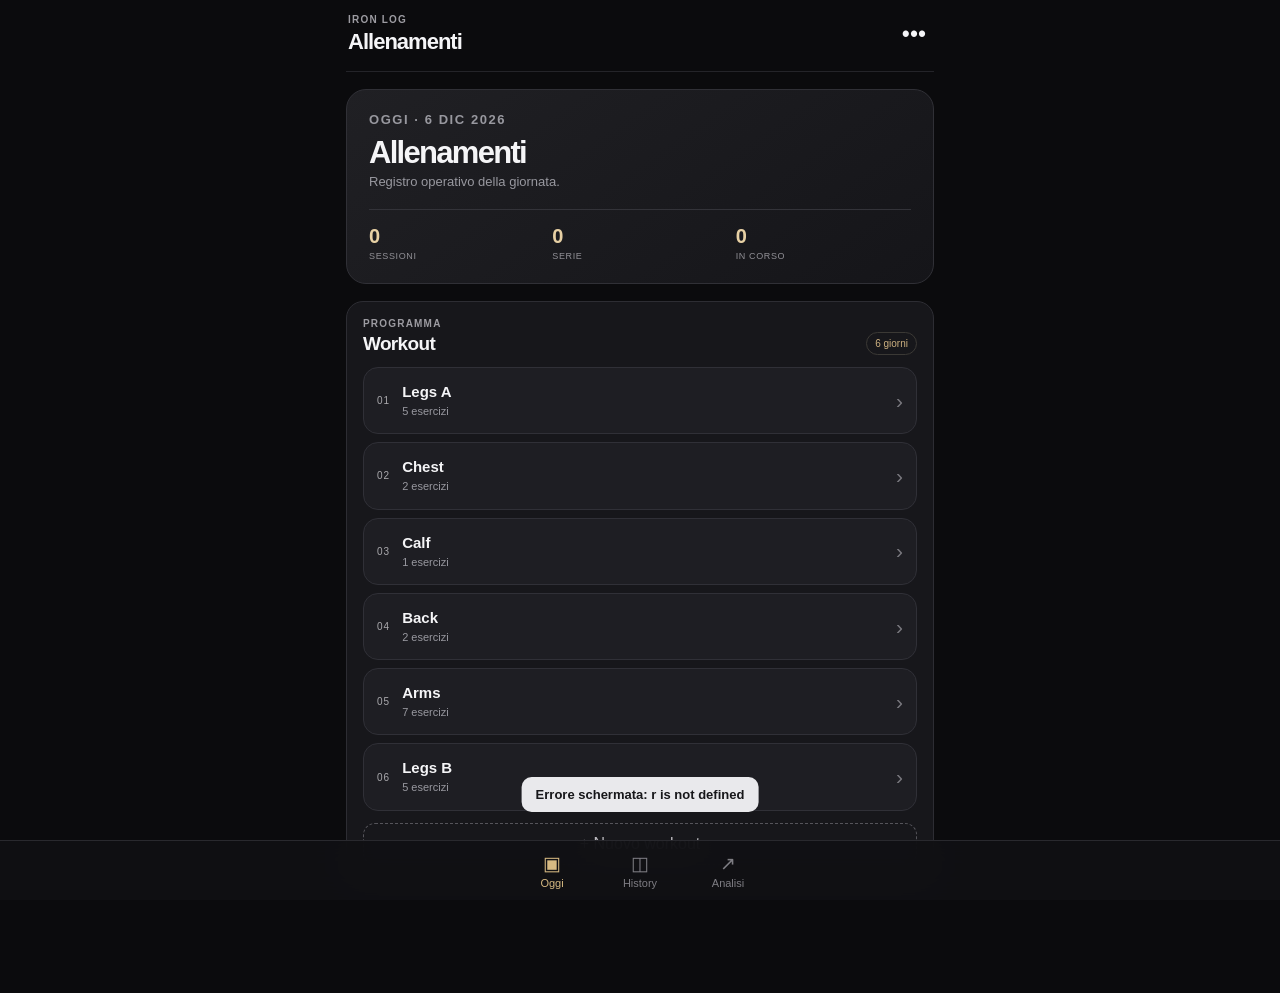
==== refresh2.html @ df986ea3 "Add direct cache-bypass navigation repair entry point" ====
<!doctype html>
<html lang="it">
<head>
  <meta charset="utf-8">
  <meta name="viewport" content="width=device-width, initial-scale=1, viewport-fit=cover">
  <meta name="theme-color" content="#0b0b0d">
  <meta name="apple-mobile-web-app-capable" content="yes">
  <meta name="apple-mobile-web-app-status-bar-style" content="black-translucent">
  <link rel="manifest" href="manifest.webmanifest">
  <link rel="apple-touch-icon" href="icon.svg">
  <link rel="stylesheet" href="styles.css?v=14">
  <title>Iron Log · Navigation Repair</title>
</head>
<body>
  <main class="shell">
    <header class="topbar">
      <div><p class="kicker">IRON LOG</p><h1 id="screenTitle">Allenamenti</h1></div>
      <button id="settingsButton" class="icon" aria-label="Impostazioni">•••</button>
    </header>
    <section id="todayScreen" class="screen active"></section>
    <section id="historyScreen" class="screen"></section>
    <section id="analysisScreen" class="screen"></section>
  </main>
  <nav class="tabbar" aria-label="Navigazione">
    <button class="tab active" data-screen="todayScreen" onclick="activateScreen('today')"><i>▣</i><span>Oggi</span></button>
    <button class="tab" data-screen="historyScreen" onclick="activateScreen('history')"><i>◫</i><span>History</span></button>
    <button class="tab" data-screen="analysisScreen" onclick="activateScreen('analysis')"><i>↗</i><span>Analisi</span></button>
  </nav>
  <dialog id="modal"><form id="modalForm" method="dialog"><header><h2 id="modalTitle"></h2><button type="button" id="closeModal" class="icon">×</button></header><div id="modalContent"></div><footer><button type="button" id="cancelModal" class="secondary">Annulla</button><button id="saveModal">Salva</button></footer></form></dialog>
  <div id="toast" role="status"></div>
  <script src="app.js?v=14"></script>
</body>
</html>
---- styles.css ----
:root{color-scheme:dark;--bg:#0b0b0d;--surface:#17171b;--surface2:#202025;--line:#2d2d33;--text:#f5f5f7;--muted:#98989f;--gold:#c7aa77;--danger:#ff938a}*{box-sizing:border-box}body{margin:0;background:radial-gradient(900px 440px at 50% -280px,#2c2b2e 0,#0b0b0d 62%);color:var(--text);font:16px -apple-system,BlinkMacSystemFont,"SF Pro Display",sans-serif}button,input,textarea{font:inherit}button{border:0;cursor:pointer}.shell{min-height:100vh;max-width:620px;margin:auto;padding:calc(env(safe-area-inset-top) + 14px) 16px 96px}.topbar{display:flex;align-items:center;justify-content:space-between;padding:0 2px 16px;border-bottom:1px solid #242429}.kicker,.section-label{margin:0;color:#9d9ca2;font-size:10px;letter-spacing:.12em;font-weight:700;text-transform:uppercase}.topbar h1{margin:4px 0 0;font-size:22px;letter-spacing:-.045em}.icon{background:transparent;color:var(--text);font-size:23px;padding:6px}.screen{display:none}.screen.active{display:block}.hero{margin:17px 0;padding:22px;border-radius:20px;background:linear-gradient(145deg,#202024,#151519);border:1px solid #303036}.hero h2{font-size:31px;letter-spacing:-.055em;margin:8px 0 3px}.hero p{margin:0;color:var(--muted);font-size:13px}.hero-grid{display:grid;grid-template-columns:repeat(3,1fr);gap:8px;margin-top:20px;padding-top:15px;border-top:1px solid #333339}.hero-grid b{display:block;font-size:20px;font-weight:600;color:#e7d0a4}.hero-grid span{display:block;margin-top:3px;color:#919096;font-size:9px;text-transform:uppercase;letter-spacing:.07em}.section{margin:0 0 15px;padding:16px;border:1px solid var(--line);border-radius:17px;background:var(--surface)}.section-head{display:flex;justify-content:space-between;align-items:end;margin-bottom:12px}.section-head h2{margin:4px 0 0;font-size:19px;letter-spacing:-.035em}.pill{border:1px solid #3b3935;border-radius:99px;color:#ccb080;padding:5px 8px;font-size:10px;white-space:nowrap}.day-list,.exercise-list{display:grid;gap:8px}.day-card,.exercise-row{display:flex;width:100%;align-items:center;gap:12px;padding:15px 13px;border:1px solid #303037;border-radius:15px;color:var(--text);background:#1e1e23;text-align:left}.day-card strong,.exercise-row strong{display:block;font-size:15px;font-weight:600}.day-card small,.exercise-row small{display:block;margin-top:4px;color:var(--muted);font-size:11px;line-height:1.3}.day-card .ordinal{color:#aaa9ad;font-size:10px;letter-spacing:.1em}.day-card i,.exercise-row i{margin-left:auto;color:#79787e;font-style:normal;font-size:21px}.day-card.active{border-color:#625542;background:#211f1c}.primary,#saveModal{width:100%;margin-top:13px;padding:12px 15px;border-radius:12px;background:#ececef;color:#111114;font-weight:650}.secondary{padding:11px 14px;border-radius:12px;background:#2b2b31;color:#eee}.outline{width:100%;margin-top:12px;padding:11px;border:1px dashed #55545a;border-radius:12px;background:transparent;color:#bbb9bf}.back{margin:2px 0 14px;padding:0;background:transparent;color:#cbb080;font-size:13px;font-weight:650}.session-head{padding:18px;border:1px solid #34343a;border-radius:19px;background:linear-gradient(145deg,#202024,#151519)}.session-head h2{margin:6px 0 0;font-size:29px;letter-spacing:-.055em}.session-meta{display:flex;justify-content:space-between;align-items:center;margin-top:17px;color:#aaa9af;font-size:12px}.date-input{width:130px;border:0;border-radius:9px;background:#2b2b31;color:#eee;padding:7px;font-size:12px}.progress-track{height:5px;margin-top:13px;border-radius:99px;background:#34343a;overflow:hidden}.progress-track span{display:block;height:100%;border-radius:inherit;background:linear-gradient(90deg,#b79660,#dfc38e)}.session-actions{display:flex;gap:8px;margin-top:12px}.session-actions button{flex:1;padding:10px;border-radius:10px;background:#29272a;color:#e8e6e9;font-size:12px}.session-actions .complete{background:#e8e8eb;color:#111114}.decision{display:flex;align-items:center;gap:10px;padding:12px 3px}.decision span{color:#99989e;font-size:10px;letter-spacing:.08em;text-transform:uppercase}.decision strong{flex:1;font-size:12px;font-weight:500;color:#d6bb8c}.decision button{background:transparent;color:#c8aa76;font-size:12px;font-weight:600}.exercise-row.done{border-color:#5e503d;background:#1c1a18}.exercise-row .number{color:#8e8d93;font-size:10px;letter-spacing:.1em}.exercise-row .body{flex:1;min-width:0}.exercise-row .body strong,.exercise-row .body small{white-space:nowrap;overflow:hidden;text-overflow:ellipsis}.exercise-row .quality{color:#c7aa77;font-size:9px;letter-spacing:.06em;text-transform:uppercase}.exercise-row b{color:#dcc18e;background:#342d20;border-radius:7px;padding:5px;font-size:10px;white-space:nowrap}.note{color:#b2b0b5;font-size:13px;line-height:1.45}.note-card{margin-top:12px;padding:12px;border-radius:12px;background:#202025;color:#bab8bd;font-size:13px;line-height:1.4}.metric-grid{display:grid;grid-template-columns:repeat(2,1fr);gap:8px;margin:12px 0}.metric{padding:12px;border-radius:12px;background:#202025}.metric span{display:block;color:#99979e;font-size:10px;text-transform:uppercase;letter-spacing:.07em}.metric b{display:block;margin-top:5px;font-size:20px;font-weight:600}.metric small{display:block;margin-top:4px;color:#c7aa77;font-size:10px}.set-list{margin-top:14px}.set-row{display:flex;justify-content:space-between;align-items:center;padding:11px 0;border-top:1px solid var(--line)}.set-row:first-child{border-top:0}.set-row .warm{color:#cbb080;font-size:10px}.delete{background:transparent;color:var(--danger);font-size:18px}.chart{width:100%;height:142px;overflow:visible}.chart text{fill:#929198;font-size:10px}.chart path{stroke:#c7aa77;stroke-width:3;fill:none;stroke-linecap:round}.chart circle{fill:#e2c593}.bar{fill:#c7aa77}.analysis-total{font-size:39px;letter-spacing:-.06em;font-weight:650;margin:8px 0 1px}.analysis-total small{font-size:14px;color:#aaa9af;letter-spacing:0}.table-head,.table-row{display:grid;grid-template-columns:minmax(0,1fr) 62px 64px;gap:8px;align-items:center}.table-head{padding:8px 3px;color:#8f8e94;font-size:9px;text-transform:uppercase;letter-spacing:.07em}.table-head span:nth-child(n+2),.table-row b,.table-row em{text-align:right}.table-row{width:100%;padding:12px 3px;border-top:1px solid var(--line);background:transparent;color:var(--text);text-align:left}.table-row strong,.table-row small{display:block;white-space:nowrap;overflow:hidden;text-overflow:ellipsis}.table-row strong{font-size:13px}.table-row small{margin-top:3px;color:#929197;font-size:10px}.table-row b{font-size:12px}.table-row em{font-style:normal;font-size:10px}.up{color:#cfb17b}.down{color:#d58a82}.flat{color:#98979c}.route-row{display:flex;width:100%;align-items:center;gap:10px;padding:12px 2px;border-top:1px solid var(--line);background:transparent;color:var(--text);text-align:left}.route-row span{flex:1}.route-row strong,.route-row small{display:block}.route-row strong{font-size:13px}.route-row small{margin-top:4px;color:#a19fa5;font-size:11px;line-height:1.35}.route-row i{font-style:normal;color:#77767c;font-size:21px}.calendar-head{display:flex;align-items:center;justify-content:space-between}.calendar-head h2{margin:4px 0 0;font-size:19px;text-transform:capitalize}.month{width:38px;height:38px;border-radius:50%;background:#2b2b31;color:#eee;font-size:24px}.weekdays,.calendar{display:grid;grid-template-columns:repeat(7,1fr);gap:4px;text-align:center}.weekdays{margin-top:15px;color:#85848a;font-size:10px}.calendar{margin-top:8px}.calendar button,.calendar .blank{min-height:42px;border-radius:10px}.calendar button{position:relative;background:#202025;color:#eee;font-weight:600}.calendar button small{display:block;color:#d8d4cf;font-size:8px}.calendar button.trained{background:linear-gradient(145deg,#b89967,#897047);color:#fff}.calendar button.trained:after{content:'';position:absolute;bottom:5px;left:50%;width:4px;height:4px;border-radius:50%;background:#fff;transform:translateX(-50%)}.history-row{display:flex;width:100%;align-items:center;gap:10px;padding:12px 2px;border-top:1px solid var(--line);background:transparent;color:var(--text);text-align:left}.history-row span{flex:1}.history-row strong,.history-row small{display:block}.history-row strong{font-size:13px}.history-row small{margin-top:4px;color:#9c9ba1;font-size:11px;white-space:nowrap;overflow:hidden;text-overflow:ellipsis}.history-row b{display:grid;place-items:center;min-width:27px;height:27px;border-radius:50%;background:#322b20;color:#d8bc87;font-size:11px}.tabbar{z-index:50;position:fixed;bottom:0;left:0;right:0;display:flex;justify-content:center;gap:18px;padding:10px max(22px,env(safe-area-inset-right)) calc(10px + env(safe-area-inset-bottom)) max(22px,env(safe-area-inset-left));background:#111114ed;backdrop-filter:blur(16px);border-top:1px solid #29292e}.tab{position:relative;z-index:51;display:grid;gap:2px;justify-items:center;min-width:70px;background:transparent;color:#7e7d83}.tab i{font-size:19px;font-style:normal}.tab span{font-size:11px}.tab.active{color:#d6b982}dialog{width:min(540px,calc(100% - 26px));border:1px solid #35353b;border-radius:18px;padding:0;background:#1b1b20;color:#f5f5f7}dialog::backdrop{background:#0009}dialog form{padding:18px}dialog header,dialog footer{display:flex;align-items:center;justify-content:space-between}dialog h2{margin:0;font-size:20px;letter-spacing:-.03em}dialog footer{margin-top:18px}label{display:grid;gap:6px;margin-top:13px;color:#aaa9af;font-size:12px}input,textarea{width:100%;border:1px solid #414148;border-radius:10px;background:#101014;color:#f4f3f5;padding:11px}textarea{min-height:90px;resize:vertical}.inline{display:grid;grid-template-columns:1fr 1fr;gap:10px}.checkbox{display:flex;align-items:center;gap:7px}.checkbox input{width:auto}#toast{position:fixed;left:50%;bottom:88px;transform:translate(-50%,20px);opacity:0;background:#e9e9ec;color:#17171a;border-radius:10px;padding:10px 14px;font-size:13px;font-weight:650;transition:.2s;pointer-events:none}#toast.show{transform:translate(-50%,0);opacity:1}@media(max-width:390px){.shell{padding-left:13px;padding-right:13px}.tabbar{gap:5px}.tab{min-width:68px}.hero-grid{gap:5px}}
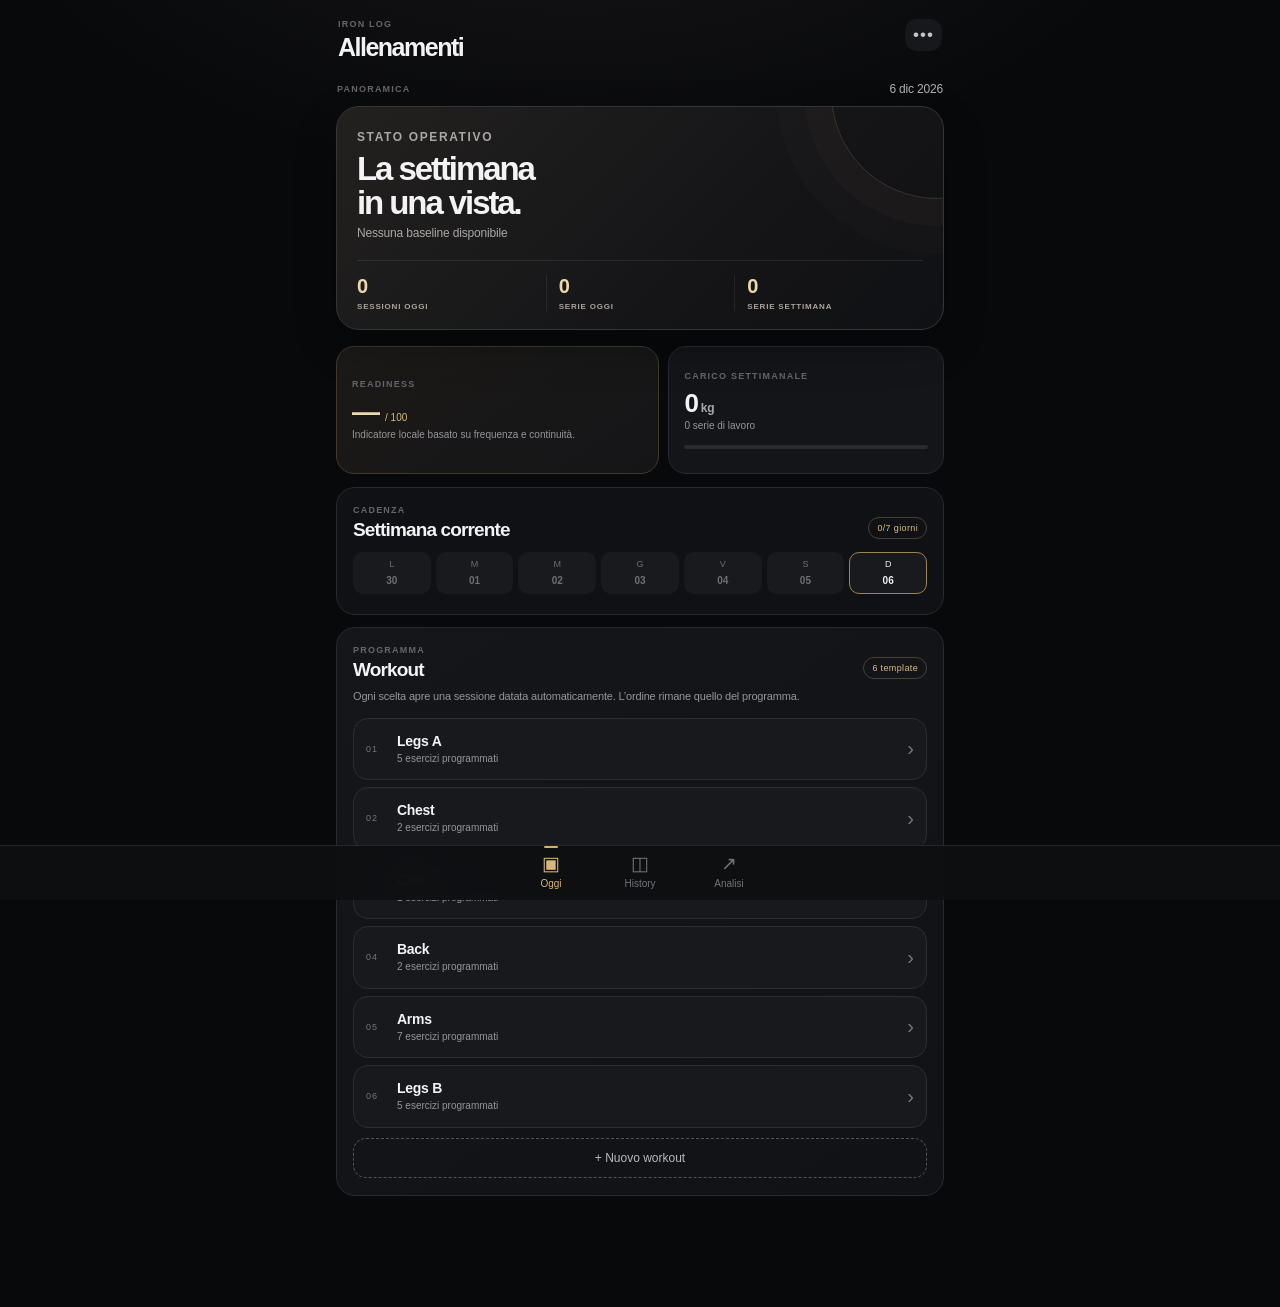
==== commit 7e36954b: "Elevate IronLog into a premium training system" ====
--- a/refresh2.html
+++ b/refresh2.html
@@ -8,7 +8,7 @@
   <meta name="apple-mobile-web-app-status-bar-style" content="black-translucent">
   <link rel="manifest" href="manifest.webmanifest">
   <link rel="apple-touch-icon" href="icon.svg">
-  <link rel="stylesheet" href="styles.css?v=14">
+  <link rel="stylesheet" href="styles.css?v=16">
   <title>Iron Log · Navigation Repair</title>
 </head>
 <body>
@@ -28,7 +28,7 @@
   </nav>
   <dialog id="modal"><form id="modalForm" method="dialog"><header><h2 id="modalTitle"></h2><button type="button" id="closeModal" class="icon">×</button></header><div id="modalContent"></div><footer><button type="button" id="cancelModal" class="secondary">Annulla</button><button id="saveModal">Salva</button></footer></form></dialog>
   <div id="toast" role="status"></div>
-  <script src="app.js?v=14"></script>
+  <script src="app.js?v=16"></script>
 </body>
 </html>
 
--- a/styles.css
+++ b/styles.css
@@ -1 +1 @@
-:root{color-scheme:dark;--bg:#0b0b0d;--surface:#17171b;--surface2:#202025;--line:#2d2d33;--text:#f5f5f7;--muted:#98989f;--gold:#c7aa77;--danger:#ff938a}*{box-sizing:border-box}body{margin:0;background:radial-gradient(900px 440px at 50% -280px,#2c2b2e 0,#0b0b0d 62%);color:var(--text);font:16px -apple-system,BlinkMacSystemFont,"SF Pro Display",sans-serif}button,input,textarea{font:inherit}button{border:0;cursor:pointer}.shell{min-height:100vh;max-width:620px;margin:auto;padding:calc(env(safe-area-inset-top) + 14px) 16px 96px}.topbar{display:flex;align-items:center;justify-content:space-between;padding:0 2px 16px;border-bottom:1px solid #242429}.kicker,.section-label{margin:0;color:#9d9ca2;font-size:10px;letter-spacing:.12em;font-weight:700;text-transform:uppercase}.topbar h1{margin:4px 0 0;font-size:22px;letter-spacing:-.045em}.icon{background:transparent;color:var(--text);font-size:23px;padding:6px}.screen{display:none}.screen.active{display:block}.hero{margin:17px 0;padding:22px;border-radius:20px;background:linear-gradient(145deg,#202024,#151519);border:1px solid #303036}.hero h2{font-size:31px;letter-spacing:-.055em;margin:8px 0 3px}.hero p{margin:0;color:var(--muted);font-size:13px}.hero-grid{display:grid;grid-template-columns:repeat(3,1fr);gap:8px;margin-top:20px;padding-top:15px;border-top:1px solid #333339}.hero-grid b{display:block;font-size:20px;font-weight:600;color:#e7d0a4}.hero-grid span{display:block;margin-top:3px;color:#919096;font-size:9px;text-transform:uppercase;letter-spacing:.07em}.section{margin:0 0 15px;padding:16px;border:1px solid var(--line);border-radius:17px;background:var(--surface)}.section-head{display:flex;justify-content:space-between;align-items:end;margin-bottom:12px}.section-head h2{margin:4px 0 0;font-size:19px;letter-spacing:-.035em}.pill{border:1px solid #3b3935;border-radius:99px;color:#ccb080;padding:5px 8px;font-size:10px;white-space:nowrap}.day-list,.exercise-list{display:grid;gap:8px}.day-card,.exercise-row{display:flex;width:100%;align-items:center;gap:12px;padding:15px 13px;border:1px solid #303037;border-radius:15px;color:var(--text);background:#1e1e23;text-align:left}.day-card strong,.exercise-row strong{display:block;font-size:15px;font-weight:600}.day-card small,.exercise-row small{display:block;margin-top:4px;color:var(--muted);font-size:11px;line-height:1.3}.day-card .ordinal{color:#aaa9ad;font-size:10px;letter-spacing:.1em}.day-card i,.exercise-row i{margin-left:auto;color:#79787e;font-style:normal;font-size:21px}.day-card.active{border-color:#625542;background:#211f1c}.primary,#saveModal{width:100%;margin-top:13px;padding:12px 15px;border-radius:12px;background:#ececef;color:#111114;font-weight:650}.secondary{padding:11px 14px;border-radius:12px;background:#2b2b31;color:#eee}.outline{width:100%;margin-top:12px;padding:11px;border:1px dashed #55545a;border-radius:12px;background:transparent;color:#bbb9bf}.back{margin:2px 0 14px;padding:0;background:transparent;color:#cbb080;font-size:13px;font-weight:650}.session-head{padding:18px;border:1px solid #34343a;border-radius:19px;background:linear-gradient(145deg,#202024,#151519)}.session-head h2{margin:6px 0 0;font-size:29px;letter-spacing:-.055em}.session-meta{display:flex;justify-content:space-between;align-items:center;margin-top:17px;color:#aaa9af;font-size:12px}.date-input{width:130px;border:0;border-radius:9px;background:#2b2b31;color:#eee;padding:7px;font-size:12px}.progress-track{height:5px;margin-top:13px;border-radius:99px;background:#34343a;overflow:hidden}.progress-track span{display:block;height:100%;border-radius:inherit;background:linear-gradient(90deg,#b79660,#dfc38e)}.session-actions{display:flex;gap:8px;margin-top:12px}.session-actions button{flex:1;padding:10px;border-radius:10px;background:#29272a;color:#e8e6e9;font-size:12px}.session-actions .complete{background:#e8e8eb;color:#111114}.decision{display:flex;align-items:center;gap:10px;padding:12px 3px}.decision span{color:#99989e;font-size:10px;letter-spacing:.08em;text-transform:uppercase}.decision strong{flex:1;font-size:12px;font-weight:500;color:#d6bb8c}.decision button{background:transparent;color:#c8aa76;font-size:12px;font-weight:600}.exercise-row.done{border-color:#5e503d;background:#1c1a18}.exercise-row .number{color:#8e8d93;font-size:10px;letter-spacing:.1em}.exercise-row .body{flex:1;min-width:0}.exercise-row .body strong,.exercise-row .body small{white-space:nowrap;overflow:hidden;text-overflow:ellipsis}.exercise-row .quality{color:#c7aa77;font-size:9px;letter-spacing:.06em;text-transform:uppercase}.exercise-row b{color:#dcc18e;background:#342d20;border-radius:7px;padding:5px;font-size:10px;white-space:nowrap}.note{color:#b2b0b5;font-size:13px;line-height:1.45}.note-card{margin-top:12px;padding:12px;border-radius:12px;background:#202025;color:#bab8bd;font-size:13px;line-height:1.4}.metric-grid{display:grid;grid-template-columns:repeat(2,1fr);gap:8px;margin:12px 0}.metric{padding:12px;border-radius:12px;background:#202025}.metric span{display:block;color:#99979e;font-size:10px;text-transform:uppercase;letter-spacing:.07em}.metric b{display:block;margin-top:5px;font-size:20px;font-weight:600}.metric small{display:block;margin-top:4px;color:#c7aa77;font-size:10px}.set-list{margin-top:14px}.set-row{display:flex;justify-content:space-between;align-items:center;padding:11px 0;border-top:1px solid var(--line)}.set-row:first-child{border-top:0}.set-row .warm{color:#cbb080;font-size:10px}.delete{background:transparent;color:var(--danger);font-size:18px}.chart{width:100%;height:142px;overflow:visible}.chart text{fill:#929198;font-size:10px}.chart path{stroke:#c7aa77;stroke-width:3;fill:none;stroke-linecap:round}.chart circle{fill:#e2c593}.bar{fill:#c7aa77}.analysis-total{font-size:39px;letter-spacing:-.06em;font-weight:650;margin:8px 0 1px}.analysis-total small{font-size:14px;color:#aaa9af;letter-spacing:0}.table-head,.table-row{display:grid;grid-template-columns:minmax(0,1fr) 62px 64px;gap:8px;align-items:center}.table-head{padding:8px 3px;color:#8f8e94;font-size:9px;text-transform:uppercase;letter-spacing:.07em}.table-head span:nth-child(n+2),.table-row b,.table-row em{text-align:right}.table-row{width:100%;padding:12px 3px;border-top:1px solid var(--line);background:transparent;color:var(--text);text-align:left}.table-row strong,.table-row small{display:block;white-space:nowrap;overflow:hidden;text-overflow:ellipsis}.table-row strong{font-size:13px}.table-row small{margin-top:3px;color:#929197;font-size:10px}.table-row b{font-size:12px}.table-row em{font-style:normal;font-size:10px}.up{color:#cfb17b}.down{color:#d58a82}.flat{color:#98979c}.route-row{display:flex;width:100%;align-items:center;gap:10px;padding:12px 2px;border-top:1px solid var(--line);background:transparent;color:var(--text);text-align:left}.route-row span{flex:1}.route-row strong,.route-row small{display:block}.route-row strong{font-size:13px}.route-row small{margin-top:4px;color:#a19fa5;font-size:11px;line-height:1.35}.route-row i{font-style:normal;color:#77767c;font-size:21px}.calendar-head{display:flex;align-items:center;justify-content:space-between}.calendar-head h2{margin:4px 0 0;font-size:19px;text-transform:capitalize}.month{width:38px;height:38px;border-radius:50%;background:#2b2b31;color:#eee;font-size:24px}.weekdays,.calendar{display:grid;grid-template-columns:repeat(7,1fr);gap:4px;text-align:center}.weekdays{margin-top:15px;color:#85848a;font-size:10px}.calendar{margin-top:8px}.calendar button,.calendar .blank{min-height:42px;border-radius:10px}.calendar button{position:relative;background:#202025;color:#eee;font-weight:600}.calendar button small{display:block;color:#d8d4cf;font-size:8px}.calendar button.trained{background:linear-gradient(145deg,#b89967,#897047);color:#fff}.calendar button.trained:after{content:'';position:absolute;bottom:5px;left:50%;width:4px;height:4px;border-radius:50%;background:#fff;transform:translateX(-50%)}.history-row{display:flex;width:100%;align-items:center;gap:10px;padding:12px 2px;border-top:1px solid var(--line);background:transparent;color:var(--text);text-align:left}.history-row span{flex:1}.history-row strong,.history-row small{display:block}.history-row strong{font-size:13px}.history-row small{margin-top:4px;color:#9c9ba1;font-size:11px;white-space:nowrap;overflow:hidden;text-overflow:ellipsis}.history-row b{display:grid;place-items:center;min-width:27px;height:27px;border-radius:50%;background:#322b20;color:#d8bc87;font-size:11px}.tabbar{z-index:50;position:fixed;bottom:0;left:0;right:0;display:flex;justify-content:center;gap:18px;padding:10px max(22px,env(safe-area-inset-right)) calc(10px + env(safe-area-inset-bottom)) max(22px,env(safe-area-inset-left));background:#111114ed;backdrop-filter:blur(16px);border-top:1px solid #29292e}.tab{position:relative;z-index:51;display:grid;gap:2px;justify-items:center;min-width:70px;background:transparent;color:#7e7d83}.tab i{font-size:19px;font-style:normal}.tab span{font-size:11px}.tab.active{color:#d6b982}dialog{width:min(540px,calc(100% - 26px));border:1px solid #35353b;border-radius:18px;padding:0;background:#1b1b20;color:#f5f5f7}dialog::backdrop{background:#0009}dialog form{padding:18px}dialog header,dialog footer{display:flex;align-items:center;justify-content:space-between}dialog h2{margin:0;font-size:20px;letter-spacing:-.03em}dialog footer{margin-top:18px}label{display:grid;gap:6px;margin-top:13px;color:#aaa9af;font-size:12px}input,textarea{width:100%;border:1px solid #414148;border-radius:10px;background:#101014;color:#f4f3f5;padding:11px}textarea{min-height:90px;resize:vertical}.inline{display:grid;grid-template-columns:1fr 1fr;gap:10px}.checkbox{display:flex;align-items:center;gap:7px}.checkbox input{width:auto}#toast{position:fixed;left:50%;bottom:88px;transform:translate(-50%,20px);opacity:0;background:#e9e9ec;color:#17171a;border-radius:10px;padding:10px 14px;font-size:13px;font-weight:650;transition:.2s;pointer-events:none}#toast.show{transform:translate(-50%,0);opacity:1}@media(max-width:390px){.shell{padding-left:13px;padding-right:13px}.tabbar{gap:5px}.tab{min-width:68px}.hero-grid{gap:5px}}
+:root{color-scheme:dark;--ink:#f3f2f4;--muted:#96949b;--quiet:#67656c;--bg:#08090b;--surface:#121316;--surface2:#191a1e;--line:#292a2f;--gold:#d5b46f;--red:#df8c87}*{box-sizing:border-box}html{background:var(--bg)}body{margin:0;background:radial-gradient(850px 560px at 45% -250px,#292424 0%,#111114 40%,var(--bg) 78%);color:var(--ink);font:15px -apple-system,BlinkMacSystemFont,"SF Pro Display","Helvetica Neue",sans-serif;letter-spacing:-.012em}button,input,textarea{font:inherit}button{border:0;cursor:pointer;-webkit-tap-highlight-color:transparent}.shell{min-height:100vh;max-width:640px;margin:auto;padding:calc(env(safe-area-inset-top) + 17px) 16px calc(env(safe-area-inset-bottom) + 99px)}.topbar{display:flex;align-items:flex-start;justify-content:space-between;padding:2px 2px 19px}.kicker,.section-label{margin:0;color:var(--quiet);font-size:9px;letter-spacing:.135em;font-weight:750;text-transform:uppercase}.live-dot{display:inline-block;width:5px;height:5px;border-radius:50%;margin:0 4px 1px;background:var(--gold);box-shadow:0 0 0 3px #3c3325}.topbar h1{margin:6px 0 0;font-size:25px;line-height:1;letter-spacing:-.06em;font-weight:700}.icon{display:grid;place-items:center;width:37px;height:32px;border-radius:12px;background:#17181c;color:#c6c4ca;font-size:17px;letter-spacing:1px}.screen{display:none;animation:in .22s ease}.screen.active{display:block}@keyframes in{from{opacity:.35;transform:translateY(5px)}to{opacity:1;transform:none}}.eyebrow{display:flex;align-items:center;justify-content:space-between;margin:3px 1px 10px}.eyebrow .date{color:#b3b1b7;font-size:12px}.hero{position:relative;overflow:hidden;margin:0 0 16px;padding:22px 20px 18px;border:1px solid #383633;border-radius:23px;background:linear-gradient(135deg,#23211f 0%,#151518 62%,#101114 100%);box-shadow:0 17px 40px #0004}.hero:after{content:"";position:absolute;width:210px;height:210px;right:-100px;top:-120px;border:1px solid #78634466;border-radius:50%;box-shadow:0 0 0 27px #806c4b0d,0 0 0 55px #806c4b08}.hero>*{position:relative;z-index:1}.hero h2{max-width:320px;margin:7px 0 5px;font-size:33px;letter-spacing:-.063em;line-height:1.03}.hero p{margin:0;color:#aaa7a4;line-height:1.35;font-size:12px}.hero-grid{display:grid;grid-template-columns:repeat(3,1fr);gap:0;margin-top:19px;padding-top:14px;border-top:1px solid #ffffff16}.hero-grid>div{padding-left:12px;border-left:1px solid #ffffff14}.hero-grid>div:first-child{padding-left:0;border:0}.hero-grid b{display:block;color:#ecd7aa;font-size:20px;letter-spacing:-.05em}.hero-grid span{display:block;margin-top:4px;color:#aaa59d;font-size:8px;font-weight:700;letter-spacing:.1em;text-transform:uppercase}.section{margin:0 0 12px;padding:17px 16px;border:1px solid var(--line);border-radius:19px;background:linear-gradient(145deg,#15161a,#111215)}.section.soft{background:#101115}.section-head{display:flex;align-items:flex-end;justify-content:space-between;gap:10px;margin-bottom:13px}.section-head h2{margin:5px 0 0;font-size:19px;letter-spacing:-.045em;line-height:1}.section-action{padding:5px 0;background:transparent;color:#d7b777;font-size:11px;font-weight:650}.pill{border:1px solid #4a4133;border-radius:99px;padding:5px 8px;color:#d9bb80;font-size:9px;letter-spacing:.04em;white-space:nowrap}.overview-grid{display:grid;grid-template-columns:1.08fr .92fr;gap:9px;margin-bottom:13px}.signal-card,.load-card{min-height:128px;padding:15px;border-radius:18px;border:1px solid var(--line);background:#141519;text-align:left;color:var(--ink)}.signal-card{background:linear-gradient(145deg,#1c1a17,#151518);border-color:#42392a}.signal-card .signal{display:flex;align-items:end;gap:7px;margin:12px 0 5px}.signal-card b{font-size:28px;letter-spacing:-.07em;line-height:.8;color:#ecd9ae}.signal-card small,.load-card small{display:block;color:var(--muted);font-size:10px;line-height:1.35}.signal-card em{font-style:normal;color:#d8b77a;font-size:10px}.load-card b{display:block;margin:12px 0 5px;font-size:26px;letter-spacing:-.06em;line-height:.8}.load-card b span{font-size:12px;color:#aaa8ad;letter-spacing:0}.micro-bar{height:4px;margin-top:13px;overflow:hidden;border-radius:99px;background:#292a2e}.micro-bar i{display:block;height:100%;border-radius:inherit;background:linear-gradient(90deg,#96733f,#dfc58e)}.week-strip{display:grid;grid-template-columns:repeat(7,1fr);gap:5px;margin:12px 0 3px}.week-day{display:grid;place-items:center;gap:4px;min-height:42px;padding-top:5px;border-radius:10px;background:#191a1e;color:#6f6d74;font-size:9px}.week-day b{font-size:10px;font-weight:600}.week-day.done{background:#26231e;color:#e3c88f}.week-day.today{outline:1px solid #9f814d;outline-offset:-1px;color:#eee}.week-day .dot{width:4px;height:4px;border-radius:50%;background:#d3ae6b}.section-note{margin:-3px 0 13px;color:var(--muted);font-size:11px;line-height:1.4}.day-list,.exercise-list{display:grid;gap:7px}.day-card,.exercise-row{display:flex;width:100%;align-items:center;gap:11px;padding:14px 12px;border:1px solid #2d2e34;border-radius:15px;background:#18191d;color:var(--ink);text-align:left;transition:transform .15s,border-color .15s}.day-card:active,.exercise-row:active{transform:scale(.985)}.day-card.active{border-color:#75613e;background:#1f1d19}.day-card .ordinal,.exercise-row .number{width:20px;color:#77757b;font-size:9px;letter-spacing:.11em}.day-card strong,.exercise-row strong{display:block;font-size:14px;font-weight:640;letter-spacing:-.02em}.day-card small,.exercise-row small{display:block;margin-top:4px;color:var(--muted);font-size:10px;line-height:1.25}.day-card i,.exercise-row i,.route-row i{margin-left:auto;color:#77757c;font-size:20px;font-style:normal}.day-card>span:nth-child(2),.exercise-row .body{flex:1;min-width:0}.day-card small,.exercise-row .body strong,.exercise-row .body small{white-space:nowrap;overflow:hidden;text-overflow:ellipsis}.exercise-row.done{border-color:#5d4e36;background:#1c1a18}.exercise-row .quality{margin-top:5px;color:#c9a869;font-size:8px;letter-spacing:.08em;text-transform:uppercase}.exercise-row b{padding:5px 6px;border-radius:7px;background:#302719;color:#e6c682;font-size:9px;white-space:nowrap}.outline{width:100%;margin-top:10px;padding:12px;border:1px dashed #55535a;border-radius:13px;background:transparent;color:#bbb9bf;font-size:12px}.primary,#saveModal{width:100%;margin-top:13px;padding:13px 15px;border-radius:13px;background:#f0eff1;color:#101114;font-weight:700}.back{margin:2px 0 14px;padding:0;background:transparent;color:#d2b477;font-size:12px;font-weight:650}.session-head{padding:19px 18px 16px;border:1px solid #3a3937;border-radius:21px;background:linear-gradient(145deg,#202022,#141519)}.session-head h2{margin:7px 0 0;font-size:30px;letter-spacing:-.063em}.session-meta{display:flex;justify-content:space-between;align-items:center;margin-top:17px;color:#aaa8ad;font-size:11px}.date-input{width:130px;border:1px solid #34353a;border-radius:8px;background:#1c1d21;color:#eee;padding:7px;font-size:11px}.progress-track{height:4px;margin-top:14px;overflow:hidden;border-radius:99px;background:#33343a}.progress-track span{display:block;height:100%;border-radius:inherit;background:linear-gradient(90deg,#a67f46,#e2c488)}.session-actions{display:flex;gap:7px;margin-top:13px}.session-actions button{flex:1;padding:10px 7px;border-radius:10px;background:#2a2a2f;color:#e8e6e9;font-size:11px}.session-actions .complete{background:#e8e7e8;color:#111215}.decision{display:flex;align-items:center;gap:10px;margin:11px 0;padding:12px 3px}.decision span{color:#77757b;font-size:9px;letter-spacing:.1em;text-transform:uppercase}.decision strong{flex:1;font-size:11px;font-weight:550;color:#d6b981}.decision button{background:transparent;color:#c8aa76;font-size:11px;font-weight:650}.brief-grid{display:grid;grid-template-columns:repeat(3,1fr);gap:6px;margin:12px 0}.brief-stat{padding:10px 8px;border-radius:11px;background:#202126}.brief-stat span{display:block;color:#8d8a92;font-size:8px;letter-spacing:.08em;text-transform:uppercase}.brief-stat b{display:block;margin-top:5px;font-size:14px;letter-spacing:-.04em}.note{color:#b2b0b5;font-size:12px;line-height:1.5}.metric-grid{display:grid;grid-template-columns:repeat(2,1fr);gap:8px;margin:13px 0}.metric{padding:13px;border-radius:13px;background:#202126}.metric span{display:block;color:#99979e;font-size:9px;text-transform:uppercase;letter-spacing:.08em}.metric b{display:block;margin-top:6px;font-size:21px;letter-spacing:-.055em}.metric small{display:block;margin-top:5px;color:#c7aa77;font-size:9px}.set-list{margin-top:11px}.set-row{display:flex;justify-content:space-between;align-items:center;padding:11px 0;border-top:1px solid var(--line);font-size:12px}.set-row:first-child{border-top:0}.set-row .warm{color:#cbb080;font-size:9px}.delete{background:transparent;color:var(--red);font-size:18px}.set-summary{display:flex;gap:8px;margin:12px 0}.set-summary>span{flex:1;padding:9px;border-radius:10px;background:#202126;color:#a8a6ac;font-size:10px}.set-summary b{display:block;margin-top:3px;color:#eee;font-size:13px}.chart-wrap{position:relative;padding-top:4px}.chart{width:100%;height:150px;overflow:visible}.chart text{fill:#7f7d84;font-size:10px}.chart path{stroke:#d1ae6b;stroke-width:2.4;fill:none;stroke-linecap:round;stroke-linejoin:round}.chart circle{fill:#f3d49a;stroke:#1b1a18;stroke-width:1.1}.bar{fill:#c3a064}.chart-guide{display:flex;justify-content:space-between;color:#77757c;font-size:9px}.analysis-total{font-size:42px;letter-spacing:-.075em;font-weight:700;margin:8px 0 1px}.analysis-total small{font-size:13px;color:#aaa9af;letter-spacing:0}.analysis-brief{display:grid;grid-template-columns:1fr 1fr;gap:8px;margin-bottom:12px}.insight{padding:13px;border:1px solid #313238;border-radius:14px;background:#18191d}.insight.wide{grid-column:span 2}.insight span{display:block;color:#88858c;font-size:9px;letter-spacing:.08em;text-transform:uppercase}.insight b{display:block;margin-top:7px;font-size:18px;letter-spacing:-.05em}.insight p{margin:5px 0 0;color:#aaa7ae;font-size:10px;line-height:1.35}.table-head,.table-row{display:grid;grid-template-columns:minmax(0,1fr) 62px 59px;gap:8px;align-items:center}.table-head{padding:8px 3px;color:#77757b;font-size:8px;text-transform:uppercase;letter-spacing:.08em}.table-head span:nth-child(n+2),.table-row b,.table-row em{text-align:right}.table-row{width:100%;padding:12px 3px;border-top:1px solid var(--line);background:transparent;color:var(--ink);text-align:left}.table-row strong,.table-row small{display:block;white-space:nowrap;overflow:hidden;text-overflow:ellipsis}.table-row strong{font-size:12px}.table-row small{margin-top:3px;color:#929197;font-size:9px}.table-row b{font-size:11px}.table-row em{font-style:normal;font-size:9px}.up{color:#d8b779}.down{color:var(--red)}.flat{color:#98979c}.route-row{display:flex;width:100%;align-items:center;gap:10px;padding:12px 2px;border-top:1px solid var(--line);background:transparent;color:var(--ink);text-align:left}.route-row span{flex:1}.route-row strong,.route-row small{display:block}.route-row strong{font-size:12px}.route-row small{margin-top:4px;color:#a19fa5;font-size:10px;line-height:1.35}.calendar-head{display:flex;align-items:center;justify-content:space-between}.calendar-head h2{margin:5px 0 0;font-size:19px;text-transform:capitalize;letter-spacing:-.04em}.month{width:34px;height:34px;border-radius:11px;background:#232429;color:#eee;font-size:21px}.weekdays,.calendar{display:grid;grid-template-columns:repeat(7,1fr);gap:4px;text-align:center}.weekdays{margin-top:16px;color:#6e6c73;font-size:9px}.calendar{margin-top:8px}.calendar button,.calendar .blank{min-height:42px;border-radius:10px}.calendar button{position:relative;background:#1b1c20;color:#d9d7dc;font-size:11px}.calendar button small{display:block;color:#d8d4cf;font-size:8px}.calendar button.trained{background:linear-gradient(145deg,#9f804b,#6c5534);color:#fff}.calendar button.today{outline:1px solid #d5b46f;outline-offset:2px}.calendar button.trained:after{content:"";position:absolute;bottom:5px;left:50%;width:3px;height:3px;border-radius:50%;background:#fff;transform:translateX(-50%)}.history-row{display:flex;width:100%;align-items:center;gap:10px;padding:12px 2px;border-top:1px solid var(--line);background:transparent;color:var(--ink);text-align:left}.history-row span{flex:1}.history-row strong,.history-row small{display:block}.history-row strong{font-size:12px}.history-row small{margin-top:4px;color:#9c9ba1;font-size:10px;white-space:nowrap;overflow:hidden;text-overflow:ellipsis}.history-row b{display:grid;place-items:center;min-width:26px;height:26px;border-radius:50%;background:#302719;color:#d8bc87;font-size:10px}.tabbar{z-index:50;position:fixed;bottom:0;left:0;right:0;display:flex;justify-content:center;gap:22px;padding:9px max(22px,env(safe-area-inset-right)) calc(10px + env(safe-area-inset-bottom)) max(22px,env(safe-area-inset-left));background:#0e0f12ef;backdrop-filter:blur(20px);border-top:1px solid #25262b}.tab{position:relative;z-index:51;display:grid;gap:3px;justify-items:center;min-width:67px;background:transparent;color:#747279}.tab i{height:19px;font-size:19px;font-style:normal;line-height:16px}.tab span{font-size:10px}.tab.active{color:#d8b778}.tab.active:after{content:"";position:absolute;top:-9px;width:14px;height:2px;border-radius:2px;background:#d3b06d}dialog{width:min(540px,calc(100% - 26px));border:1px solid #393a40;border-radius:20px;padding:0;background:#18191e;color:#f5f5f7;box-shadow:0 20px 70px #0009}dialog::backdrop{background:#000a;backdrop-filter:blur(3px)}dialog form{padding:18px}dialog header,dialog footer{display:flex;align-items:center;justify-content:space-between}dialog h2{margin:0;font-size:20px;letter-spacing:-.04em}dialog footer{gap:8px;margin-top:18px}.secondary{padding:12px 14px;border-radius:12px;background:#2a2b30;color:#eee}label{display:grid;gap:6px;margin-top:13px;color:#aaa9af;font-size:11px}input,textarea{width:100%;border:1px solid #414148;border-radius:10px;background:#101114;color:#f4f3f5;padding:11px}textarea{min-height:90px;resize:vertical}.inline{display:grid;grid-template-columns:1fr 1fr;gap:10px}.checkbox{display:flex;align-items:center;gap:7px}.checkbox input{width:auto}#toast{position:fixed;z-index:60;left:50%;bottom:86px;transform:translate(-50%,20px);opacity:0;background:#eeecea;color:#171719;border-radius:11px;padding:10px 14px;font-size:12px;font-weight:700;transition:.2s;pointer-events:none;white-space:nowrap}#toast.show{transform:translate(-50%,0);opacity:1}@media(max-width:390px){.shell{padding-left:13px;padding-right:13px}.tabbar{gap:8px}.tab{min-width:65px}.hero h2{font-size:30px}}
